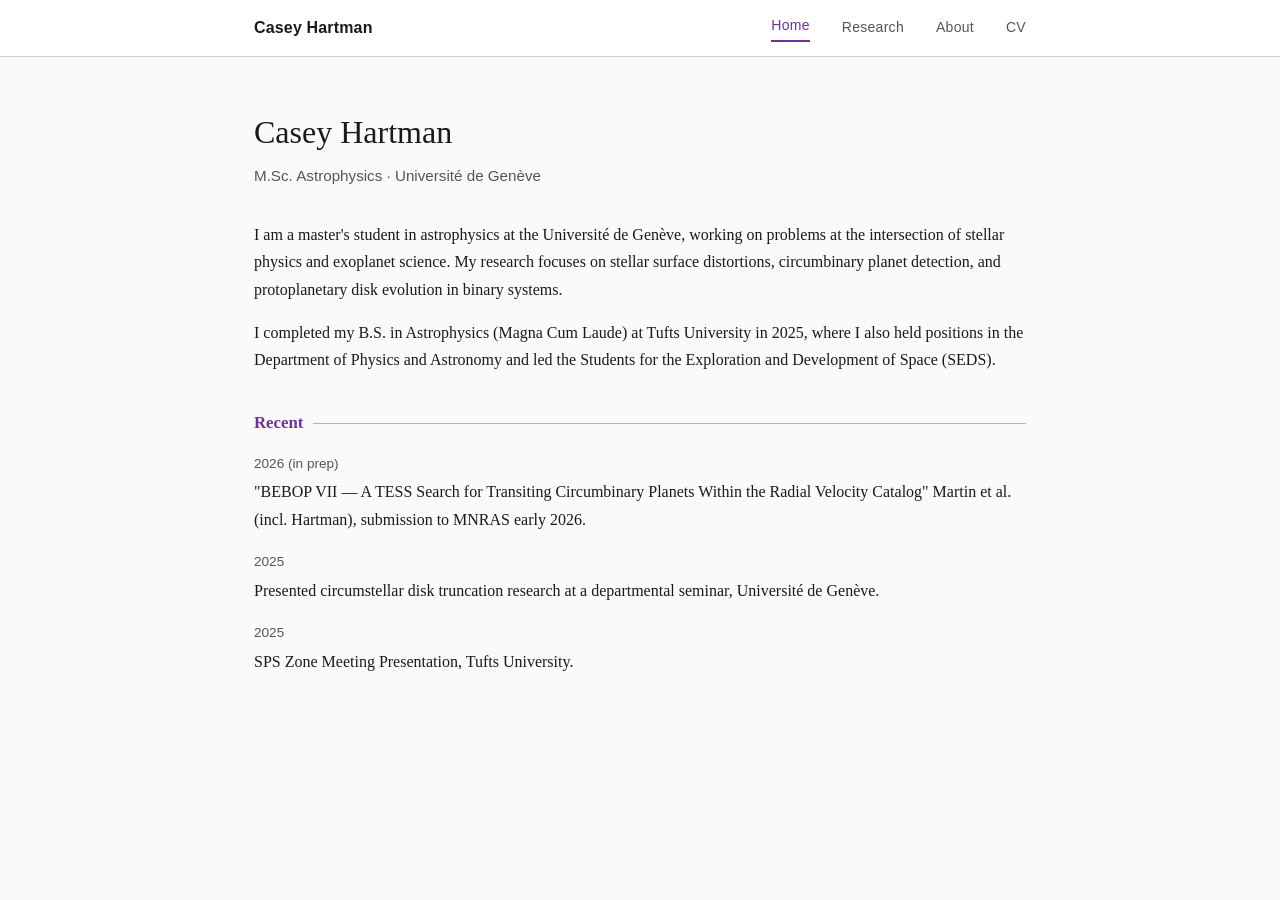
==== index.html @ 3ef16af8 "Update site with real content, purple styling, and CV PDF link - Populate all pages with content fro" ====
<!DOCTYPE html>
<html lang="en">
<head>
  <meta charset="UTF-8">
  <meta name="viewport" content="width=device-width, initial-scale=1.0">
  <title>Casey Hartman</title>
  <link rel="stylesheet" href="css/style.css">
</head>
<body>

  <nav>
    <div class="nav-inner">
      <a class="site-name" href="index.html">Casey Hartman</a>
      <a class="active" href="index.html">Home</a>
      <a href="research.html">Research</a>
      <a href="about.html">About</a>
      <a href="cv.pdf" target="_blank" rel="noopener">CV</a>
    </div>
  </nav>

  <main>
    <h1>Casey Hartman</h1>
    <p class="subtitle">M.Sc. Astrophysics · Université de Genève</p>

    <p>
      I am a master's student in astrophysics at the Université de Genève, working on
      problems at the intersection of stellar physics and exoplanet science. My research
      focuses on stellar surface distortions, circumbinary planet detection, and
      protoplanetary disk evolution in binary systems.
    </p>

    <p>
      I completed my B.S. in Astrophysics (Magna Cum Laude) at Tufts University in 2025,
      where I also held positions in the Department of Physics and Astronomy and led the
      Students for the Exploration and Development of Space (SEDS).
    </p>

    <h2>Recent</h2>

    <div class="cv-entry">
      <div class="cv-meta">2026 (in prep)</div>
      <p>
        "BEBOP VII — A TESS Search for Transiting Circumbinary Planets Within the Radial
        Velocity Catalog" Martin et al. (incl. Hartman), submission to MNRAS early 2026.
      </p>
    </div>

    <div class="cv-entry">
      <div class="cv-meta">2025</div>
      <p>
        Presented circumstellar disk truncation research at a departmental seminar,
        Université de Genève.
      </p>
    </div>

    <div class="cv-entry">
      <div class="cv-meta">2025</div>
      <p>SPS Zone Meeting Presentation, Tufts University.</p>
    </div>

  </main>

</body>
</html>
---- css/style.css ----
*, *::before, *::after {
  box-sizing: border-box;
  margin: 0;
  padding: 0;
}

:root {
  --accent: #7030a0;
  --accent-light: #f3eaf8;
  --text: #1a1a1a;
  --text-muted: #555;
  --border: #d0d0d0;
  --bg: #fafafa;
  --max-width: 820px;
}

body {
  font-family: "Georgia", serif;
  font-size: 1rem;
  line-height: 1.7;
  color: var(--text);
  background: var(--bg);
}

/* ── Navigation ── */
nav {
  border-bottom: 1px solid var(--border);
  background: #fff;
}

nav .nav-inner {
  max-width: var(--max-width);
  margin: 0 auto;
  padding: 0 1.5rem;
  display: flex;
  align-items: center;
  gap: 2rem;
  height: 56px;
}

nav .site-name {
  font-size: 1rem;
  font-weight: bold;
  color: var(--text);
  text-decoration: none;
  margin-right: auto;
  letter-spacing: 0.01em;
}

nav a {
  font-family: "Helvetica Neue", Arial, sans-serif;
  font-size: 0.875rem;
  color: var(--text-muted);
  text-decoration: none;
  letter-spacing: 0.02em;
}

nav a:hover,
nav a.active {
  color: var(--accent);
}

nav a.active {
  border-bottom: 2px solid var(--accent);
  padding-bottom: 2px;
}

/* ── Page layout ── */
main {
  max-width: var(--max-width);
  margin: 0 auto;
  padding: 3rem 1.5rem 5rem;
}

h1 {
  font-size: 2rem;
  font-weight: normal;
  margin-bottom: 0.25rem;
  color: var(--text);
}

/* Section headers with extending rule — matches CV style */
h2 {
  font-size: 1.05rem;
  font-weight: bold;
  color: var(--accent);
  font-family: "Georgia", serif;
  margin-top: 2.25rem;
  margin-bottom: 0.9rem;
  display: flex;
  align-items: center;
  gap: 0.6rem;
}

h2::after {
  content: "";
  flex: 1;
  height: 1px;
  background: var(--accent);
  opacity: 0.4;
}

h3 {
  font-size: 1rem;
  font-weight: bold;
  color: var(--text);
  margin-bottom: 0.1rem;
}

p {
  margin-bottom: 1rem;
  color: var(--text);
}

a {
  color: var(--accent);
  text-decoration: none;
}

a:hover {
  text-decoration: underline;
}

.subtitle {
  font-size: 0.95rem;
  color: var(--text-muted);
  margin-bottom: 2rem;
  font-family: "Helvetica Neue", Arial, sans-serif;
}

/* ── Research cards ── */
.project-list {
  display: flex;
  flex-direction: column;
  gap: 1.25rem;
  margin-top: 0.5rem;
}

.project-card {
  background: #fff;
  border: 1px solid var(--border);
  border-left: 4px solid var(--accent);
  border-radius: 4px;
  padding: 1.1rem 1.4rem;
}

.project-card h3 {
  margin-bottom: 0.4rem;
}

.project-card .card-meta {
  font-size: 0.85rem;
  color: var(--text-muted);
  font-style: italic;
  margin-bottom: 0.5rem;
}

.project-card p {
  font-size: 0.92rem;
  margin-bottom: 0.75rem;
  color: var(--text-muted);
}

.project-card .tag-row {
  display: flex;
  flex-wrap: wrap;
  gap: 0.5rem;
  align-items: center;
}

.tag {
  font-family: "Helvetica Neue", Arial, sans-serif;
  font-size: 0.75rem;
  background: var(--accent-light);
  color: var(--accent);
  border-radius: 3px;
  padding: 0.15rem 0.55rem;
}

.gh-link {
  font-family: "Helvetica Neue", Arial, sans-serif;
  font-size: 0.8rem;
  color: var(--accent);
  text-decoration: none;
  margin-left: auto;
}

.gh-link:hover {
  text-decoration: underline;
}

/* ── News / CV entries ── */
.cv-entry {
  margin-bottom: 1.1rem;
}

.cv-entry .cv-meta {
  font-family: "Helvetica Neue", Arial, sans-serif;
  font-size: 0.85rem;
  color: var(--text-muted);
  margin-bottom: 0.2rem;
}

/* ── Contact list ── */
.contact-list {
  list-style: none;
  font-family: "Helvetica Neue", Arial, sans-serif;
  font-size: 0.9rem;
  display: flex;
  flex-direction: column;
  gap: 0.4rem;
  margin-top: 0.5rem;
}

.contact-list li span {
  display: inline-block;
  width: 5rem;
  color: var(--text-muted);
}
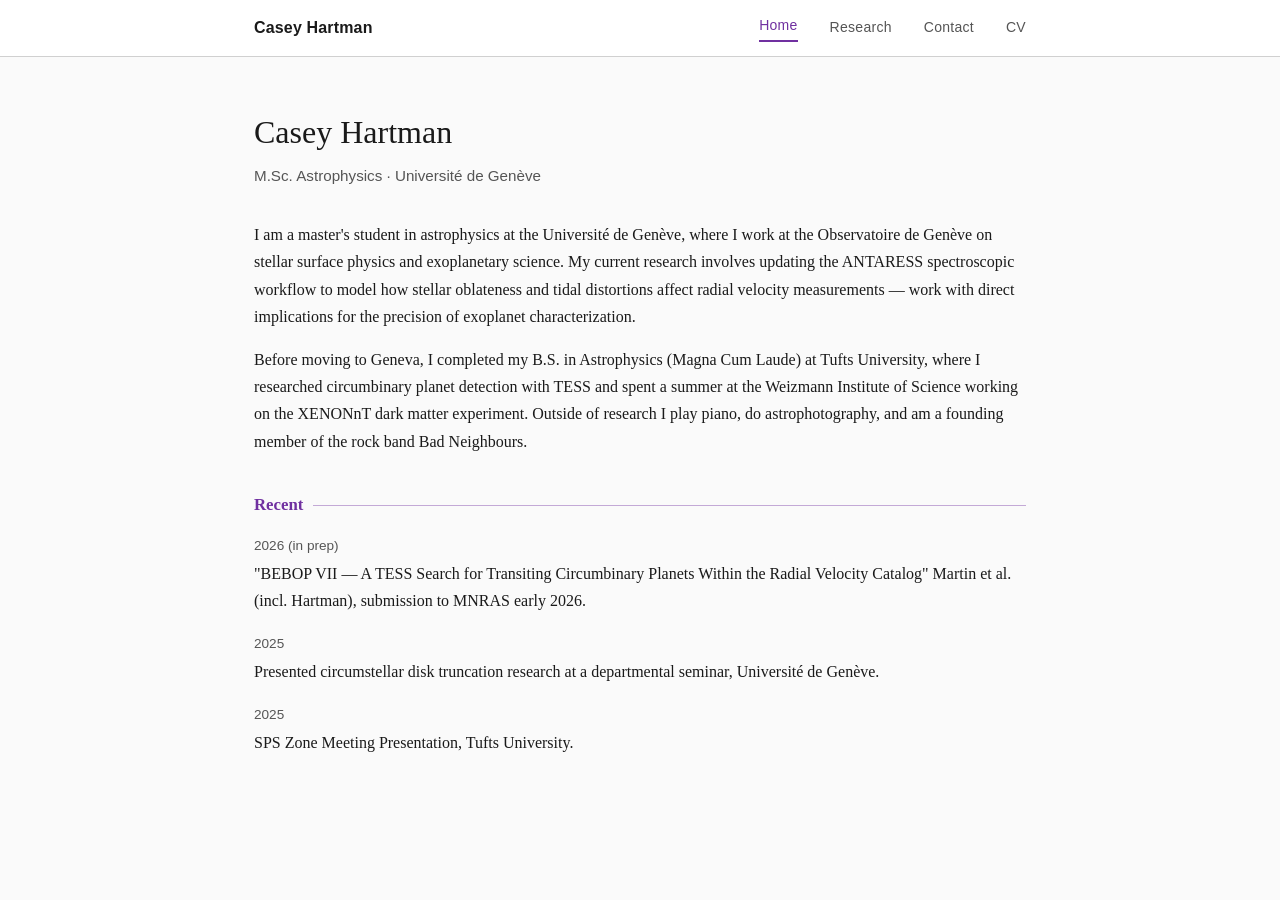
==== commit 02080662: "Move bio to home page, convert About to Contact page Co-Authored-By: Claude Sonnet 4.6 <noreply@anth" ====
--- a/index.html
+++ b/index.html
@@ -13,7 +13,7 @@
       <a class="site-name" href="index.html">Casey Hartman</a>
       <a class="active" href="index.html">Home</a>
       <a href="research.html">Research</a>
-      <a href="about.html">About</a>
+      <a href="about.html">Contact</a>
       <a href="cv.pdf" target="_blank" rel="noopener">CV</a>
     </div>
   </nav>
@@ -23,16 +23,19 @@
     <p class="subtitle">M.Sc. Astrophysics · Université de Genève</p>
 
     <p>
-      I am a master's student in astrophysics at the Université de Genève, working on
-      problems at the intersection of stellar physics and exoplanet science. My research
-      focuses on stellar surface distortions, circumbinary planet detection, and
-      protoplanetary disk evolution in binary systems.
+      I am a master's student in astrophysics at the Université de Genève, where I work at
+      the Observatoire de Genève on stellar surface physics and exoplanetary science. My
+      current research involves updating the ANTARESS spectroscopic workflow to model how
+      stellar oblateness and tidal distortions affect radial velocity measurements — work
+      with direct implications for the precision of exoplanet characterization.
     </p>
 
     <p>
-      I completed my B.S. in Astrophysics (Magna Cum Laude) at Tufts University in 2025,
-      where I also held positions in the Department of Physics and Astronomy and led the
-      Students for the Exploration and Development of Space (SEDS).
+      Before moving to Geneva, I completed my B.S. in Astrophysics (Magna Cum Laude) at
+      Tufts University, where I researched circumbinary planet detection with TESS and spent
+      a summer at the Weizmann Institute of Science working on the XENONnT dark matter
+      experiment. Outside of research I play piano, do astrophotography, and am a founding
+      member of the rock band Bad Neighbours.
     </p>
 
     <h2>Recent</h2>
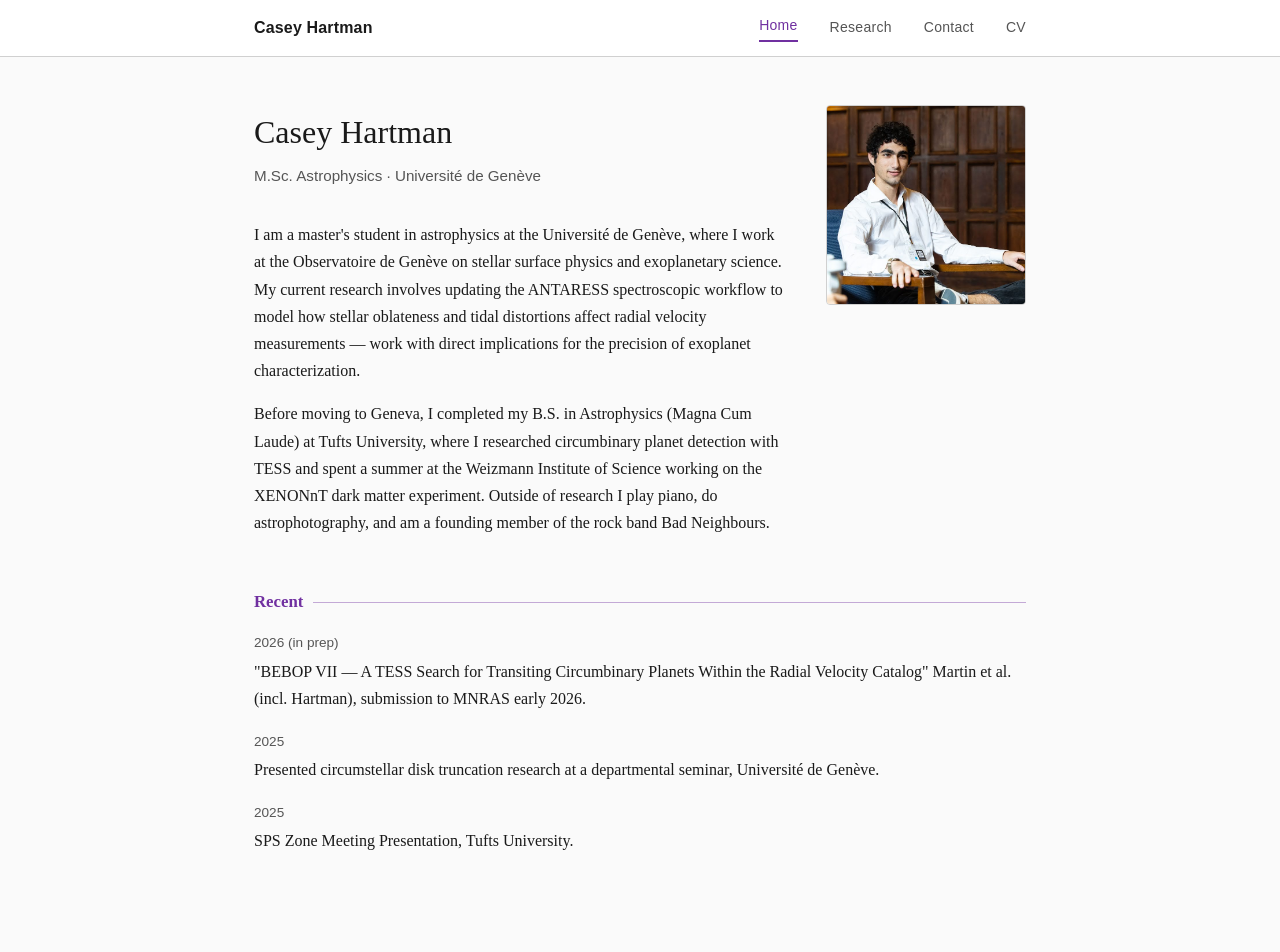
==== commit 049ea2e4: "Add profile photo to home page Co-Authored-By: Claude Sonnet 4.6 <noreply@anthropic.com>" ====
--- a/index.html
+++ b/index.html
@@ -19,24 +19,29 @@
   </nav>
 
   <main>
-    <h1>Casey Hartman</h1>
-    <p class="subtitle">M.Sc. Astrophysics · Université de Genève</p>
+    <div class="intro">
+      <div class="intro-text">
+        <h1>Casey Hartman</h1>
+        <p class="subtitle">M.Sc. Astrophysics · Université de Genève</p>
 
-    <p>
-      I am a master's student in astrophysics at the Université de Genève, where I work at
-      the Observatoire de Genève on stellar surface physics and exoplanetary science. My
-      current research involves updating the ANTARESS spectroscopic workflow to model how
-      stellar oblateness and tidal distortions affect radial velocity measurements — work
-      with direct implications for the precision of exoplanet characterization.
-    </p>
+        <p>
+          I am a master's student in astrophysics at the Université de Genève, where I work at
+          the Observatoire de Genève on stellar surface physics and exoplanetary science. My
+          current research involves updating the ANTARESS spectroscopic workflow to model how
+          stellar oblateness and tidal distortions affect radial velocity measurements — work
+          with direct implications for the precision of exoplanet characterization.
+        </p>
 
-    <p>
-      Before moving to Geneva, I completed my B.S. in Astrophysics (Magna Cum Laude) at
-      Tufts University, where I researched circumbinary planet detection with TESS and spent
-      a summer at the Weizmann Institute of Science working on the XENONnT dark matter
-      experiment. Outside of research I play piano, do astrophotography, and am a founding
-      member of the rock band Bad Neighbours.
-    </p>
+        <p>
+          Before moving to Geneva, I completed my B.S. in Astrophysics (Magna Cum Laude) at
+          Tufts University, where I researched circumbinary planet detection with TESS and spent
+          a summer at the Weizmann Institute of Science working on the XENONnT dark matter
+          experiment. Outside of research I play piano, do astrophotography, and am a founding
+          member of the rock band Bad Neighbours.
+        </p>
+      </div>
+      <img class="profile-photo" src="photo.jpg" alt="Casey Hartman">
+    </div>
 
     <h2>Recent</h2>
 
--- a/css/style.css
+++ b/css/style.css
@@ -189,6 +189,27 @@
   text-decoration: underline;
 }
 
+/* ── Home intro layout ── */
+.intro {
+  display: flex;
+  align-items: flex-start;
+  gap: 2.5rem;
+  margin-bottom: 0.5rem;
+}
+
+.intro-text {
+  flex: 1;
+}
+
+.profile-photo {
+  width: 200px;
+  height: 200px;
+  object-fit: cover;
+  border-radius: 4px;
+  border: 1px solid var(--border);
+  flex-shrink: 0;
+}
+
 /* ── News / CV entries ── */
 .cv-entry {
   margin-bottom: 1.1rem;
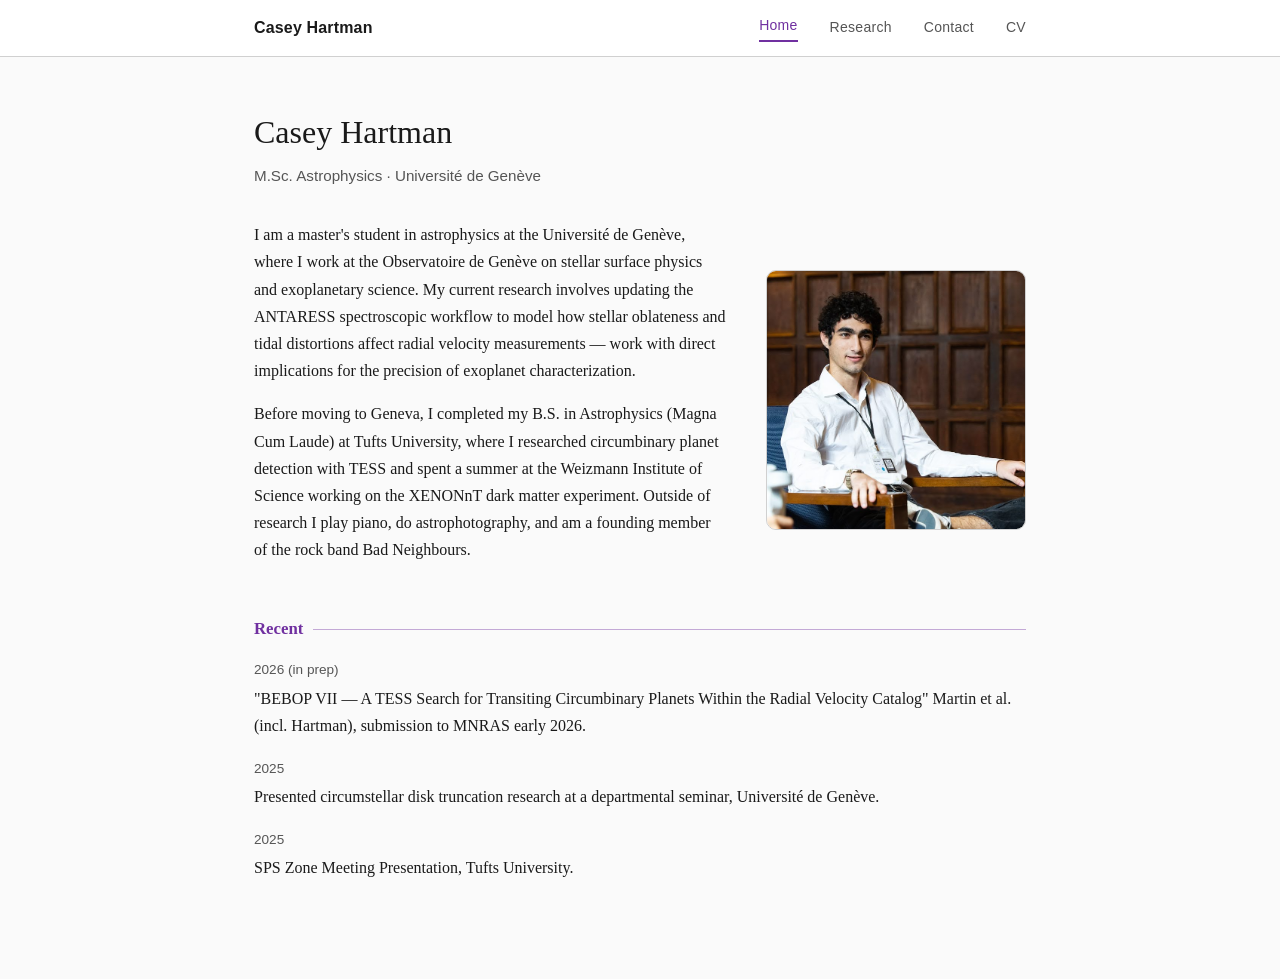
==== commit b4d17868: "Move h1 and subtitle outside intro flex container for correct photo alignment Co-Authored-By: Claude" ====
--- a/index.html
+++ b/index.html
@@ -19,11 +19,11 @@
   </nav>
 
   <main>
+    <h1>Casey Hartman</h1>
+    <p class="subtitle">M.Sc. Astrophysics · Université de Genève</p>
+
     <div class="intro">
       <div class="intro-text">
-        <h1>Casey Hartman</h1>
-        <p class="subtitle">M.Sc. Astrophysics · Université de Genève</p>
-
         <p>
           I am a master's student in astrophysics at the Université de Genève, where I work at
           the Observatoire de Genève on stellar surface physics and exoplanetary science. My
--- a/css/style.css
+++ b/css/style.css
@@ -192,7 +192,7 @@
 /* ── Home intro layout ── */
 .intro {
   display: flex;
-  align-items: flex-start;
+  align-items: center;
   gap: 2.5rem;
   margin-bottom: 0.5rem;
 }
@@ -202,12 +202,14 @@
 }
 
 .profile-photo {
-  width: 200px;
-  height: 200px;
+  width: 260px;
+  height: 260px;
   object-fit: cover;
-  border-radius: 4px;
+  object-position: center;
+  border-radius: 10px;
   border: 1px solid var(--border);
   flex-shrink: 0;
+  align-self: center;
 }
 
 /* ── News / CV entries ── */
@@ -222,6 +224,83 @@
   margin-bottom: 0.2rem;
 }
 
+/* ── Contact form ── */
+.contact-hero {
+  display: flex;
+  align-items: flex-start;
+  gap: 3rem;
+  margin-bottom: 0.5rem;
+}
+
+.contact-intro {
+  flex: 1;
+}
+
+.contact-form {
+  display: flex;
+  flex-direction: column;
+  gap: 1rem;
+  margin-top: 0.5rem;
+}
+
+.form-row {
+  display: flex;
+  gap: 1rem;
+}
+
+.form-row .form-group {
+  flex: 1;
+}
+
+.form-group {
+  display: flex;
+  flex-direction: column;
+  gap: 0.3rem;
+}
+
+.form-group label {
+  font-family: "Helvetica Neue", Arial, sans-serif;
+  font-size: 0.85rem;
+  font-weight: bold;
+  color: var(--text);
+}
+
+.form-group input,
+.form-group textarea {
+  font-family: "Georgia", serif;
+  font-size: 0.9rem;
+  padding: 0.55rem 0.75rem;
+  border: 1px solid var(--border);
+  border-radius: 4px;
+  background: #fff;
+  color: var(--text);
+  transition: border-color 0.15s;
+  resize: vertical;
+}
+
+.form-group input:focus,
+.form-group textarea:focus {
+  outline: none;
+  border-color: var(--accent);
+}
+
+.contact-form button {
+  align-self: flex-start;
+  font-family: "Helvetica Neue", Arial, sans-serif;
+  font-size: 0.875rem;
+  background: var(--accent);
+  color: #fff;
+  border: none;
+  border-radius: 4px;
+  padding: 0.55rem 1.5rem;
+  cursor: pointer;
+  transition: opacity 0.15s;
+}
+
+.contact-form button:hover {
+  opacity: 0.85;
+}
+
 /* ── Contact list ── */
 .contact-list {
   list-style: none;
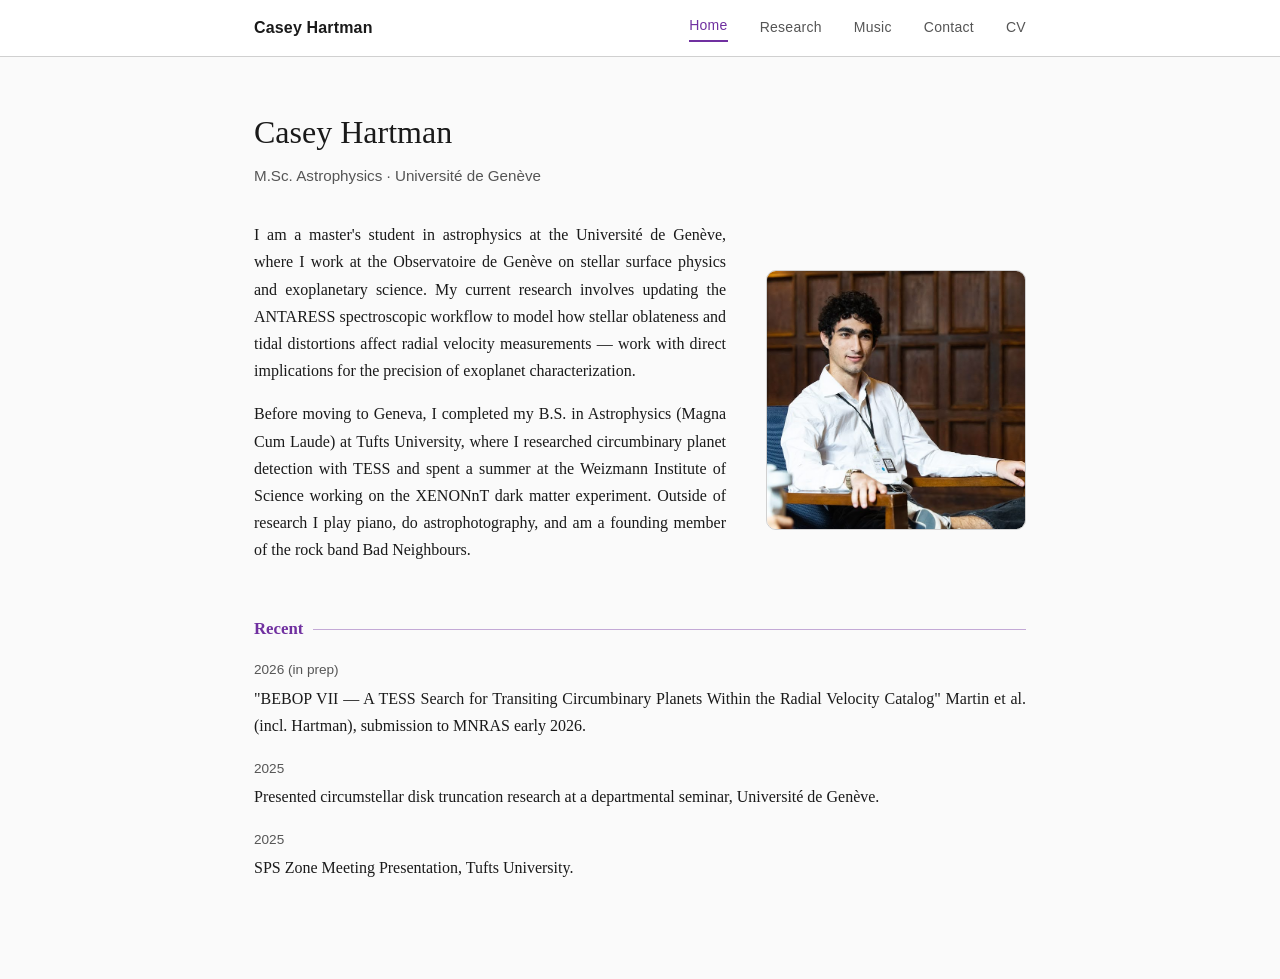
==== commit b0b53c32: "Rename about to contact, add Music page Co-Authored-By: Claude Sonnet 4.6 <noreply@anthropic.com>" ====
--- a/index.html
+++ b/index.html
@@ -13,7 +13,8 @@
       <a class="site-name" href="index.html">Casey Hartman</a>
       <a class="active" href="index.html">Home</a>
       <a href="research.html">Research</a>
-      <a href="about.html">Contact</a>
+      <a href="music.html">Music</a>
+      <a href="contact.html">Contact</a>
       <a href="cv.pdf" target="_blank" rel="noopener">CV</a>
     </div>
   </nav>
--- a/css/style.css
+++ b/css/style.css
@@ -110,6 +110,7 @@
 p {
   margin-bottom: 1rem;
   color: var(--text);
+  text-align: justify;
 }
 
 a {
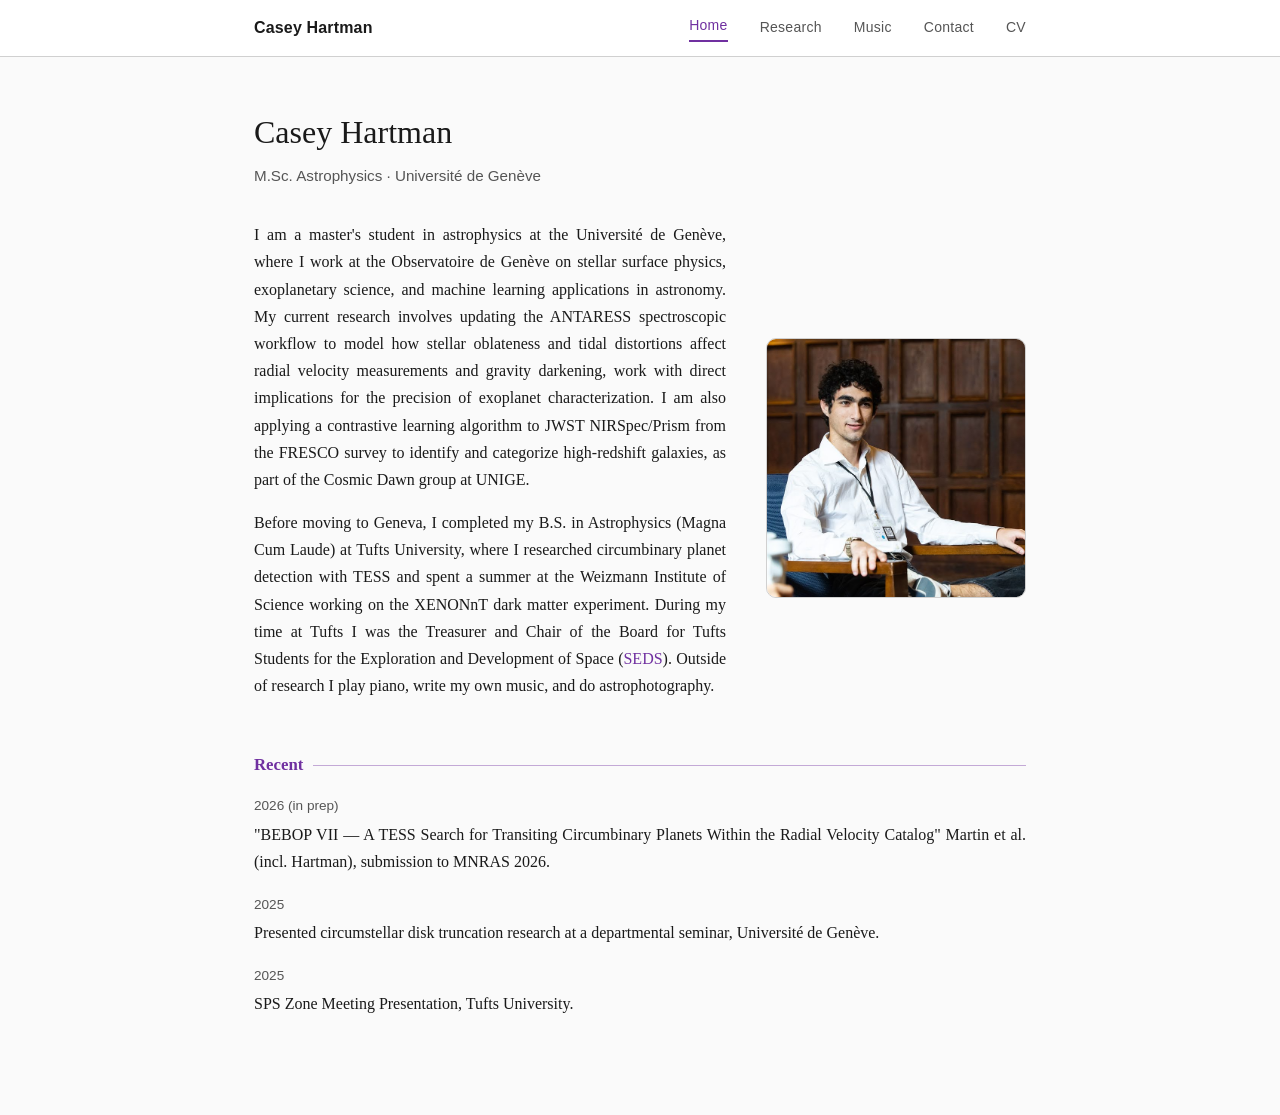
==== commit f3936625: "Add hyperlink to SEDS in bio Co-Authored-By: Claude Sonnet 4.6 <noreply@anthropic.com>" ====
--- a/index.html
+++ b/index.html
@@ -27,18 +27,21 @@
       <div class="intro-text">
         <p>
           I am a master's student in astrophysics at the Université de Genève, where I work at
-          the Observatoire de Genève on stellar surface physics and exoplanetary science. My
-          current research involves updating the ANTARESS spectroscopic workflow to model how
-          stellar oblateness and tidal distortions affect radial velocity measurements — work
-          with direct implications for the precision of exoplanet characterization.
-        </p>
+          the Observatoire de Genève on stellar surface physics, exoplanetary science, and machine
+          learning applications in astronomy. My current research involves updating the ANTARESS
+          spectroscopic workflow to model how stellar oblateness and tidal distortions affect radial
+          velocity measurements and gravity darkening, work with direct implications for the precision
+          of exoplanet characterization. I am also applying a contrastive learning algorithm to JWST
+          NIRSpec/Prism from the FRESCO survey to identify and categorize high-redshift galaxies, as part
+          of the Cosmic Dawn group at UNIGE.
 
-        <p>
+          <p>
           Before moving to Geneva, I completed my B.S. in Astrophysics (Magna Cum Laude) at
           Tufts University, where I researched circumbinary planet detection with TESS and spent
           a summer at the Weizmann Institute of Science working on the XENONnT dark matter
-          experiment. Outside of research I play piano, do astrophotography, and am a founding
-          member of the rock band Bad Neighbours.
+          experiment. During my time at Tufts I was the Treasurer and Chair of the Board for Tufts 
+          Students for the Exploration and Development of Space (<a href="https://sedstufts.org/" target="_blank" rel="noopener">SEDS</a>). Outside of research I play
+          piano, write my own music, and do astrophotography.
         </p>
       </div>
       <img class="profile-photo" src="photo.jpg" alt="Casey Hartman">
@@ -50,7 +53,7 @@
       <div class="cv-meta">2026 (in prep)</div>
       <p>
         "BEBOP VII — A TESS Search for Transiting Circumbinary Planets Within the Radial
-        Velocity Catalog" Martin et al. (incl. Hartman), submission to MNRAS early 2026.
+        Velocity Catalog" Martin et al. (incl. Hartman), submission to MNRAS 2026.
       </p>
     </div>
 
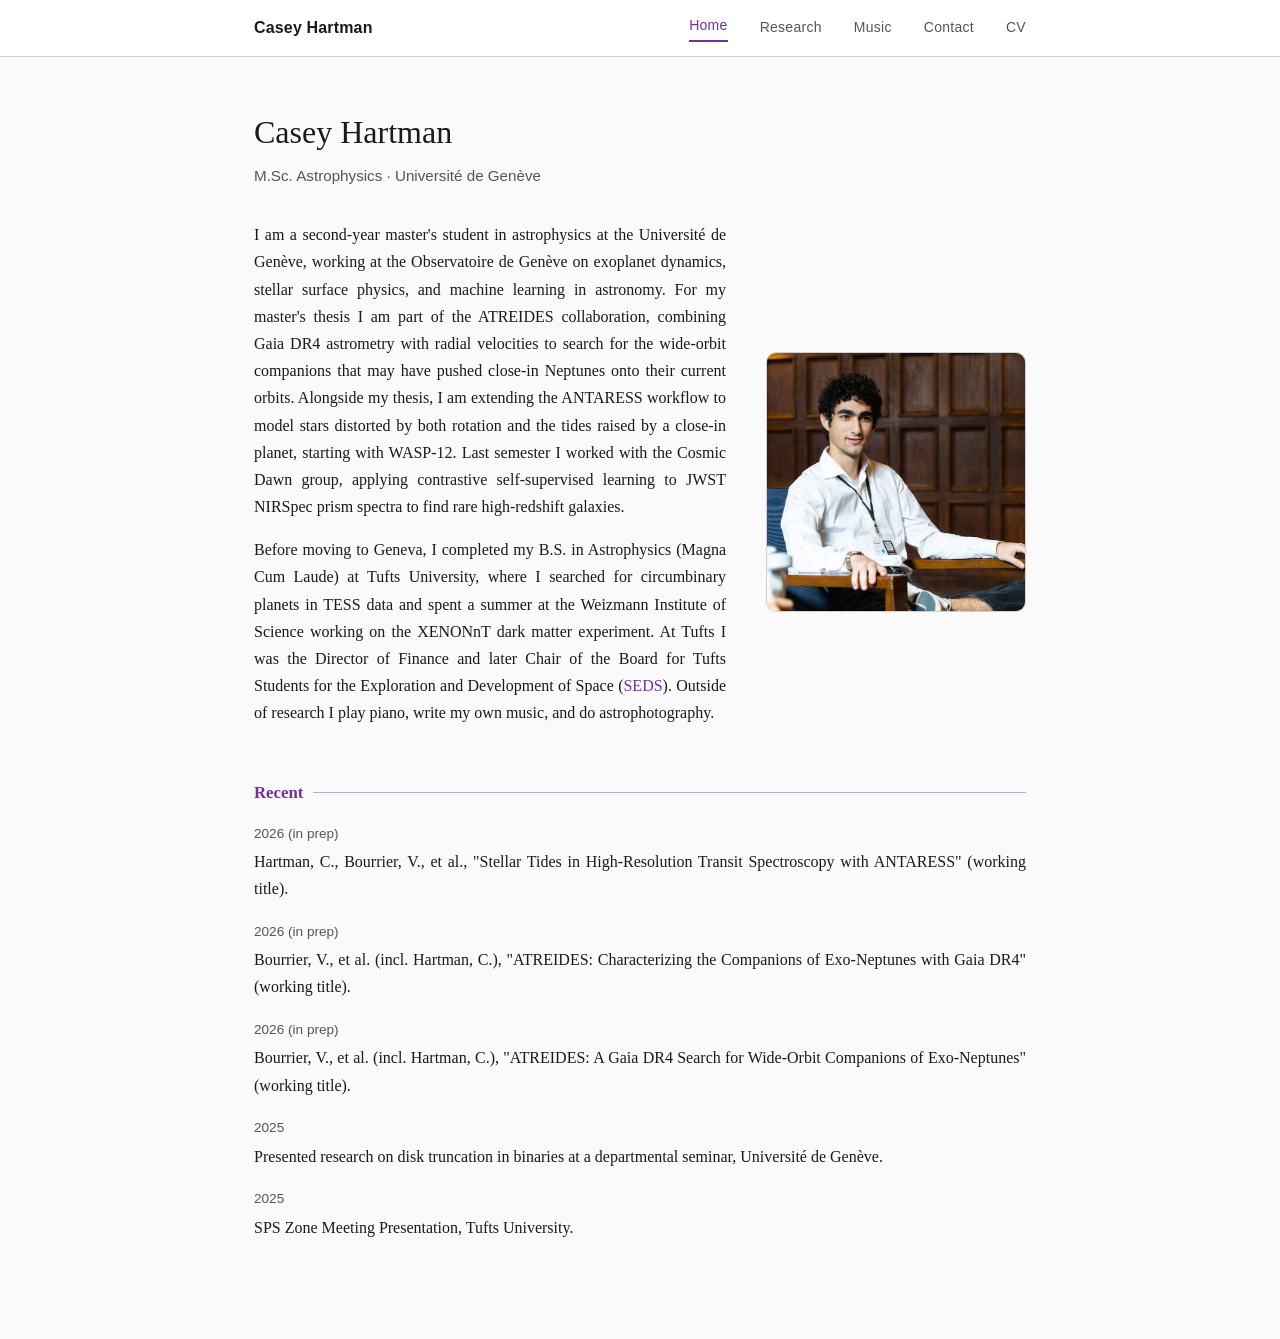
==== commit 4766ae24: "Align site with 2026/27 CV: replace cv.pdf, rewrite project text, drop BEBOP VII Co-Authored-By: Cla" ====
--- a/index.html
+++ b/index.html
@@ -26,20 +26,21 @@
     <div class="intro">
       <div class="intro-text">
         <p>
-          I am a master's student in astrophysics at the Université de Genève, where I work at
-          the Observatoire de Genève on stellar surface physics, exoplanetary science, and machine
-          learning applications in astronomy. My current research involves updating the ANTARESS
-          spectroscopic workflow to model how stellar oblateness and tidal distortions affect radial
-          velocity measurements and gravity darkening, work with direct implications for the precision
-          of exoplanet characterization. I am also applying a contrastive learning algorithm to JWST
-          NIRSpec/Prism from the FRESCO survey to identify and categorize high-redshift galaxies, as part
-          of the Cosmic Dawn group at UNIGE.
+          I am a second-year master's student in astrophysics at the Université de Genève, working at
+          the Observatoire de Genève on exoplanet dynamics, stellar surface physics, and machine learning
+          in astronomy. For my master's thesis I am part of the ATREIDES collaboration, combining Gaia DR4
+          astrometry with radial velocities to search for the wide-orbit companions that may have pushed
+          close-in Neptunes onto their current orbits. Alongside my thesis, I am extending the ANTARESS
+          workflow to model stars distorted by both rotation and the tides raised by a close-in planet,
+          starting with WASP-12. Last semester I worked with the Cosmic Dawn group, applying contrastive
+          self-supervised learning to JWST NIRSpec prism spectra to find rare high-redshift galaxies.
+        </p>
 
-          <p>
+        <p>
           Before moving to Geneva, I completed my B.S. in Astrophysics (Magna Cum Laude) at
-          Tufts University, where I researched circumbinary planet detection with TESS and spent
+          Tufts University, where I searched for circumbinary planets in TESS data and spent
           a summer at the Weizmann Institute of Science working on the XENONnT dark matter
-          experiment. During my time at Tufts I was the Treasurer and Chair of the Board for Tufts 
+          experiment. At Tufts I was the Director of Finance and later Chair of the Board for Tufts
           Students for the Exploration and Development of Space (<a href="https://sedstufts.org/" target="_blank" rel="noopener">SEDS</a>). Outside of research I play
           piano, write my own music, and do astrophotography.
         </p>
@@ -52,15 +53,31 @@
     <div class="cv-entry">
       <div class="cv-meta">2026 (in prep)</div>
       <p>
-        "BEBOP VII — A TESS Search for Transiting Circumbinary Planets Within the Radial
-        Velocity Catalog" Martin et al. (incl. Hartman), submission to MNRAS 2026.
+        Hartman, C., Bourrier, V., et al., "Stellar Tides in High-Resolution Transit Spectroscopy
+        with ANTARESS" (working title).
+      </p>
+    </div>
+
+    <div class="cv-entry">
+      <div class="cv-meta">2026 (in prep)</div>
+      <p>
+        Bourrier, V., et al. (incl. Hartman, C.), "ATREIDES: Characterizing the Companions of
+        Exo-Neptunes with Gaia DR4" (working title).
+      </p>
+    </div>
+
+    <div class="cv-entry">
+      <div class="cv-meta">2026 (in prep)</div>
+      <p>
+        Bourrier, V., et al. (incl. Hartman, C.), "ATREIDES: A Gaia DR4 Search for Wide-Orbit
+        Companions of Exo-Neptunes" (working title).
       </p>
     </div>
 
     <div class="cv-entry">
       <div class="cv-meta">2025</div>
       <p>
-        Presented circumstellar disk truncation research at a departmental seminar,
+        Presented research on disk truncation in binaries at a departmental seminar,
         Université de Genève.
       </p>
     </div>
